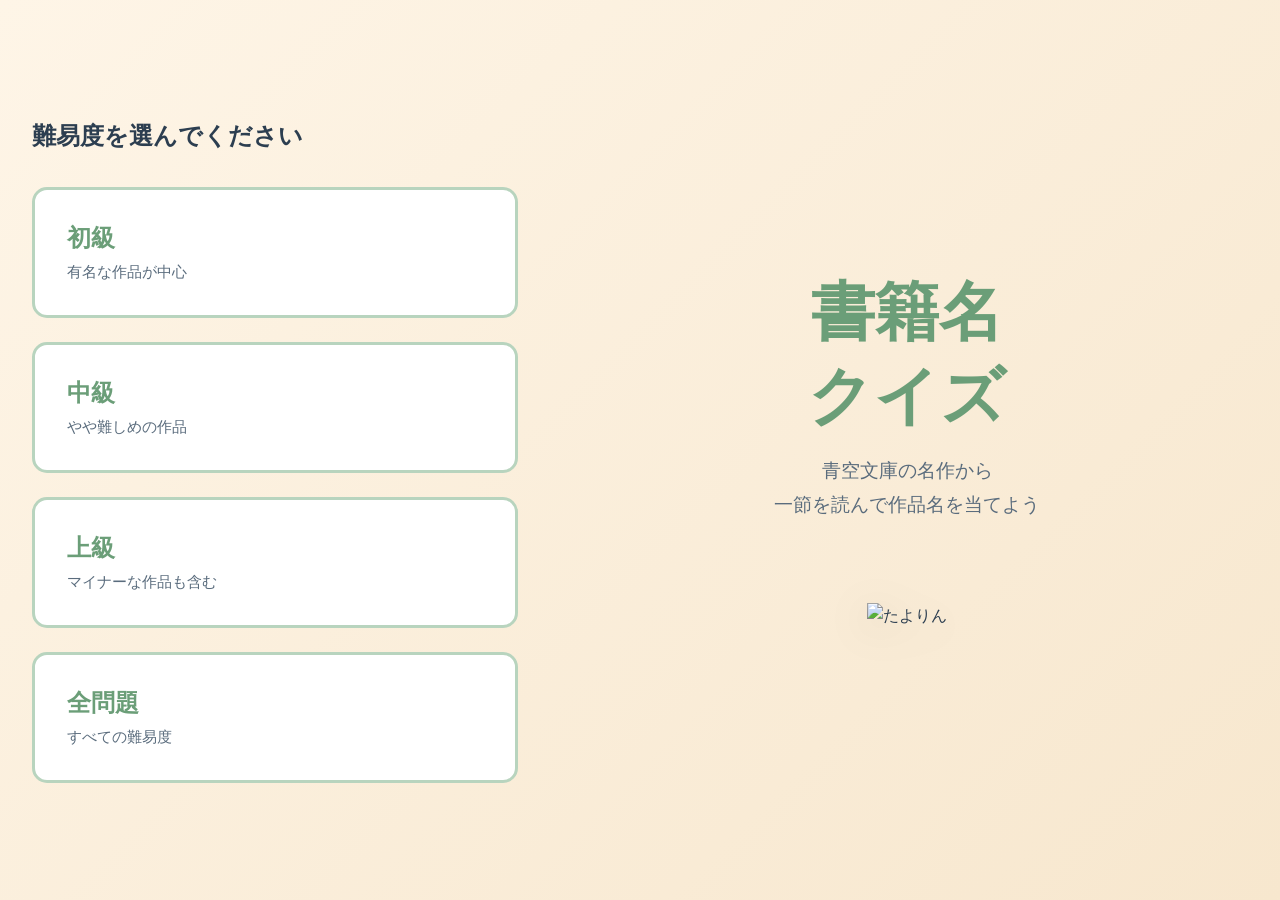
==== aozora-quiz/index.html @ e288021f "書籍名クイズのレイアウトを大幅改善" ====
<!DOCTYPE html>
<html lang="ja">

<head>
    <meta charset="UTF-8">
    <meta name="viewport" content="width=device-width, initial-scale=1.0">
    <title>書籍名クイズ - 青空文庫</title>
    <meta name="description" content="青空文庫の名作から、一節を読んで作品名を当てるクイズです。">
    <link rel="stylesheet" href="style.css">
</head>

<body>
    <!-- スタート画面 -->
    <div id="startScreen" class="screen active">
        <div class="start-container">
            <!-- 左側：難易度選択 -->
            <div class="difficulty-section">
                <h2 class="difficulty-heading">難易度を選んでください</h2>
                <div class="difficulty-buttons-vertical">
                    <button class="difficulty-btn" data-difficulty="easy">
                        <span class="difficulty-label">初級</span>
                        <span class="difficulty-desc">有名な作品が中心</span>
                    </button>
                    <button class="difficulty-btn" data-difficulty="medium">
                        <span class="difficulty-label">中級</span>
                        <span class="difficulty-desc">やや難しめの作品</span>
                    </button>
                    <button class="difficulty-btn" data-difficulty="hard">
                        <span class="difficulty-label">上級</span>
                        <span class="difficulty-desc">マイナーな作品も含む</span>
                    </button>
                    <button class="difficulty-btn" data-difficulty="all">
                        <span class="difficulty-label">全問題</span>
                        <span class="difficulty-desc">すべての難易度</span>
                    </button>
                </div>
            </div>

            <!-- 右側：タイトルとたよりん -->
            <div class="title-section">
                <h1 class="quiz-title">書籍名<br>クイズ</h1>
                <p class="quiz-subtitle">青空文庫の名作から<br>一節を読んで作品名を当てよう</p>
                <div class="tayorin-container">
                    <img src="tayorin_nobackground_.png" alt="たよりん" class="tayorin-image">
                </div>
            </div>
        </div>
    </div>

    <!-- クイズ画面 -->
    <div id="quizScreen" class="screen">
        <div class="container">
            <!-- 進捗表示 -->
            <div class="progress-bar">
                <div class="progress-fill" id="progressFill"></div>
                <div class="progress-text" id="progressText">問題 1 / 10</div>
            </div>

            <!-- スコア表示 -->
            <div class="score-display">
                <span id="scoreText">正解数: 0</span>
            </div>

            <!-- 問題表示エリア -->
            <div class="question-card" id="questionCard">
                <div class="excerpt-box" id="excerptBox">
                    <p id="excerptText"></p>
                </div>

                <div class="action-buttons">
                    <button id="moreBtn" class="more-btn">もっと読む</button>
                    <button id="hintBtn" class="hint-btn" style="display: none;">ヒント（著者名）</button>
                </div>

                <div id="hintDisplay" class="hint-display" style="display: none;">
                    <p><strong>著者:</strong> <span id="authorHint"></span></p>
                </div>

                <!-- フィードバックオーバーレイ -->
                <div id="feedbackOverlay" class="feedback-overlay">
                    <div id="feedback" class="feedback"></div>
                    <button id="nextBtn" class="next-btn">次の問題へ</button>
                </div>
            </div>

            <!-- 選択肢 -->
            <div class="choices" id="choicesContainer"></div>
        </div>
    </div>

    <!-- 結果画面 -->
    <div id="resultScreen" class="screen">
        <div class="container">
            <h1 class="result-title">クイズ結果</h1>

            <div class="result-card">
                <div class="result-score">
                    <p class="score-label">正解数</p>
                    <p class="score-number"><span id="finalScore">0</span> / 10</p>
                </div>

                <div class="result-message" id="resultMessage"></div>

                <div class="result-details" id="resultDetails"></div>
            </div>

            <div class="result-actions">
                <button id="retryBtn" class="retry-btn">もう一度挑戦</button>
                <a href="../index.html" class="back-link">← トップページに戻る</a>
            </div>
        </div>
    </div>

    <!-- ローディング -->
    <div id="loadingScreen" class="loading-screen">
        <div class="spinner"></div>
        <p>問題を読み込み中...</p>
    </div>

    <script src="questions-data.js"></script>
    <script src="quiz.js"></script>
</body>

</html>
---- aozora-quiz/style.css ----
/* ============================================
   カラーパレット（栞のたより準拠）
   ============================================ */
:root {
    --primary-green: #6b9e78;
    --light-green: #b8d4be;
    --sky-blue: #a8d8ea;
    --cream: #fef5e7;
    --warm-beige: #f7e7ce;
    --white: #ffffff;
    --text-dark: #2c3e50;
    --text-medium: #5a6c7d;
    --soft-shadow: rgba(0, 0, 0, 0.08);
    --font-main: 'Hiragino Kaku Gothic ProN', 'Hiragino Sans', 'Meiryo', sans-serif;
    --font-title: 'YuMincho', 'Yu Mincho', serif;
}

/* ============================================
   全体設定
   ============================================ */
* {
    margin: 0;
    padding: 0;
    box-sizing: border-box;
}

body {
    font-family: var(--font-main);
    background: linear-gradient(135deg, var(--cream) 0%, var(--warm-beige) 100%);
    min-height: 100vh;
    color: var(--text-dark);
    line-height: 1.6;
}

.container {
    max-width: 900px;
    margin: 0 auto;
    padding: 2rem 1.5rem;
}

/* ============================================
   画面切り替え
   ============================================ */
.screen {
    display: none;
    min-height: 100vh;
}

.screen.active {
    display: block;
}

/* ============================================
   スタート画面（新デザイン）
   ============================================ */
.start-container {
    display: flex;
    min-height: 100vh;
    padding: 2rem;
    gap: 3rem;
}

/* 左側：難易度選択 */
.difficulty-section {
    flex: 0 0 40%;
    display: flex;
    flex-direction: column;
    justify-content: center;
}

.difficulty-heading {
    font-size: 1.5rem;
    color: var(--text-dark);
    margin-bottom: 2rem;
    font-family: var(--font-title);
}

.difficulty-buttons-vertical {
    display: flex;
    flex-direction: column;
    gap: 1.5rem;
}

.difficulty-btn {
    background-color: var(--white);
    border: 3px solid var(--light-green);
    padding: 2rem 2rem;
    border-radius: 15px;
    cursor: pointer;
    transition: all 0.3s ease;
    display: flex;
    flex-direction: column;
    align-items: flex-start;
    gap: 0.5rem;
    text-align: left;
}

.difficulty-btn:hover {
    background-color: var(--light-green);
    border-color: var(--primary-green);
    transform: translateX(10px);
    box-shadow: 0 8px 20px rgba(107, 158, 120, 0.3);
}

.difficulty-label {
    font-size: 1.5rem;
    font-weight: 700;
    color: var(--primary-green);
}

.difficulty-desc {
    font-size: 0.95rem;
    color: var(--text-medium);
}

/* 右側：タイトルとたよりん */
.title-section {
    flex: 1;
    display: flex;
    flex-direction: column;
    justify-content: center;
    align-items: center;
    position: relative;
}

.quiz-title {
    font-family: var(--font-title);
    font-size: 4rem;
    color: var(--primary-green);
    text-align: center;
    margin-bottom: 1rem;
    line-height: 1.3;
}

.quiz-subtitle {
    text-align: center;
    font-size: 1.2rem;
    color: var(--text-medium);
    margin-bottom: 3rem;
    line-height: 1.8;
}

.tayorin-container {
    margin-top: 2rem;
}

.tayorin-image {
    max-width: 250px;
    width: 100%;
    height: auto;
    animation: floatTayorin 3s ease-in-out infinite;
    filter: drop-shadow(0 8px 20px rgba(0, 0, 0, 0.15));
}

@keyframes floatTayorin {
    0%, 100% {
        transform: translateY(0);
    }
    50% {
        transform: translateY(-20px);
    }
}

/* ============================================
   クイズ画面
   ============================================ */
.progress-bar {
    background-color: var(--white);
    border-radius: 20px;
    padding: 1rem;
    margin-bottom: 2rem;
    position: relative;
    box-shadow: 0 4px 15px var(--soft-shadow);
}

.progress-fill {
    height: 8px;
    background: linear-gradient(90deg, var(--light-green), var(--primary-green));
    border-radius: 10px;
    transition: width 0.5s ease;
    width: 10%;
}

.progress-text {
    text-align: center;
    margin-top: 0.5rem;
    font-weight: 600;
    color: var(--text-dark);
}

.score-display {
    text-align: center;
    font-size: 1.2rem;
    font-weight: 700;
    color: var(--primary-green);
    margin-bottom: 2rem;
}

.question-card {
    background-color: var(--white);
    padding: 2.5rem;
    border-radius: 20px;
    box-shadow: 0 10px 40px var(--soft-shadow);
    margin-bottom: 2rem;
    position: relative;
}

.excerpt-box {
    background-color: var(--cream);
    padding: 2rem;
    border-radius: 15px;
    border-left: 5px solid var(--primary-green);
    margin-bottom: 1.5rem;
    min-height: 150px;
}

.excerpt-box p {
    font-size: 1.1rem;
    line-height: 2;
    color: var(--text-dark);
    white-space: pre-wrap;
}

.action-buttons {
    display: flex;
    gap: 1rem;
    flex-wrap: wrap;
    justify-content: center;
}

.more-btn,
.hint-btn {
    padding: 0.8rem 2rem;
    border: none;
    border-radius: 30px;
    font-size: 1rem;
    font-weight: 600;
    cursor: pointer;
    transition: all 0.3s ease;
}

.more-btn {
    background-color: var(--primary-green);
    color: var(--white);
    box-shadow: 0 4px 15px rgba(107, 158, 120, 0.3);
}

.more-btn:hover {
    background-color: #5a8767;
    transform: translateY(-2px);
}

.more-btn:disabled {
    background-color: #ccc;
    cursor: not-allowed;
}

.hint-btn {
    background-color: var(--sky-blue);
    color: var(--text-dark);
    box-shadow: 0 4px 15px rgba(168, 216, 234, 0.3);
}

.hint-btn:hover {
    background-color: #8bc9e0;
    transform: translateY(-2px);
}

.hint-display {
    background-color: var(--warm-beige);
    padding: 1rem 1.5rem;
    border-radius: 10px;
    margin-top: 1.5rem;
    text-align: center;
}

.hint-display p {
    font-size: 1.1rem;
    color: var(--text-dark);
}

.hint-display strong {
    color: var(--primary-green);
}

/* フィードバックオーバーレイ（問題エリアに重ねる） */
.feedback-overlay {
    display: none;
    position: absolute;
    top: 0;
    left: 0;
    width: 100%;
    height: 100%;
    background-color: rgba(255, 255, 255, 0.98);
    border-radius: 20px;
    flex-direction: column;
    justify-content: center;
    align-items: center;
    gap: 2rem;
    padding: 3rem;
    animation: fadeInScale 0.5s ease-out;
}

.feedback-overlay.show {
    display: flex;
}

@keyframes fadeInScale {
    from {
        opacity: 0;
        transform: scale(0.9);
    }
    to {
        opacity: 1;
        transform: scale(1);
    }
}

.feedback {
    text-align: center;
    font-size: 1.3rem;
    padding: 2rem;
    border-radius: 15px;
    width: 100%;
}

.feedback.correct {
    background-color: #d4edda;
    color: #155724;
    border: 2px solid #28a745;
}

.feedback.incorrect {
    background-color: #f8d7da;
    color: #721c24;
    border: 2px solid #dc3545;
}

.feedback p {
    margin-bottom: 0.8rem;
    line-height: 1.6;
}

.next-btn {
    background-color: var(--primary-green);
    color: var(--white);
    padding: 1.2rem 3rem;
    border: none;
    border-radius: 30px;
    font-size: 1.1rem;
    font-weight: 700;
    cursor: pointer;
    transition: all 0.3s ease;
    box-shadow: 0 4px 15px rgba(107, 158, 120, 0.3);
}

.next-btn:hover {
    background-color: #5a8767;
    transform: translateY(-2px);
}

/* 選択肢 */
.choices {
    display: grid;
    grid-template-columns: repeat(auto-fit, minmax(250px, 1fr));
    gap: 1rem;
    margin-bottom: 2rem;
}

.choice-btn {
    background-color: var(--white);
    border: 3px solid var(--light-green);
    padding: 1.5rem;
    border-radius: 15px;
    cursor: pointer;
    font-size: 1.1rem;
    font-weight: 600;
    color: var(--text-dark);
    transition: all 0.3s ease;
    text-align: center;
}

.choice-btn:hover:not(.correct):not(.incorrect):not(:disabled) {
    background-color: var(--light-green);
    border-color: var(--primary-green);
    transform: translateY(-3px);
}

.choice-btn.correct {
    background-color: #d4edda;
    border-color: #28a745;
    color: #155724;
}

.choice-btn.incorrect {
    background-color: #f8d7da;
    border-color: #dc3545;
    color: #721c24;
}

.choice-btn:disabled {
    cursor: not-allowed;
}

/* ============================================
   結果画面
   ============================================ */
.result-title {
    font-family: var(--font-title);
    font-size: 2.5rem;
    color: var(--primary-green);
    text-align: center;
    margin-bottom: 2rem;
}

.result-card {
    background-color: var(--white);
    padding: 3rem;
    border-radius: 20px;
    box-shadow: 0 10px 40px var(--soft-shadow);
    margin-bottom: 2rem;
}

.result-score {
    text-align: center;
    margin-bottom: 2rem;
}

.score-label {
    font-size: 1.2rem;
    color: var(--text-medium);
    margin-bottom: 0.5rem;
}

.score-number {
    font-size: 4rem;
    font-weight: 700;
    color: var(--primary-green);
}

.result-message {
    text-align: center;
    font-size: 1.5rem;
    font-weight: 600;
    color: var(--text-dark);
    margin-bottom: 2rem;
    padding: 1.5rem;
    background-color: var(--cream);
    border-radius: 15px;
}

.result-details {
    margin-top: 2rem;
}

.result-details h3 {
    font-size: 1.3rem;
    color: var(--primary-green);
    margin-bottom: 1rem;
}

.result-item {
    padding: 1rem;
    margin-bottom: 0.5rem;
    border-radius: 10px;
    background-color: var(--cream);
}

.result-item.correct {
    background-color: #d4edda;
}

.result-item.incorrect {
    background-color: #f8d7da;
}

.result-actions {
    text-align: center;
}

.retry-btn {
    background-color: var(--primary-green);
    color: var(--white);
    padding: 1.2rem 3rem;
    border: none;
    border-radius: 30px;
    font-size: 1.1rem;
    font-weight: 700;
    cursor: pointer;
    transition: all 0.3s ease;
    box-shadow: 0 4px 15px rgba(107, 158, 120, 0.3);
    margin-bottom: 1rem;
}

.retry-btn:hover {
    background-color: #5a8767;
    transform: translateY(-2px);
}

.back-link {
    display: inline-block;
    margin-top: 1rem;
    color: var(--text-medium);
    text-decoration: none;
    font-size: 1rem;
    transition: color 0.3s ease;
}

.back-link:hover {
    color: var(--primary-green);
    text-decoration: underline;
}

/* ============================================
   ローディング画面
   ============================================ */
.loading-screen {
    display: none;
    position: fixed;
    top: 0;
    left: 0;
    width: 100%;
    height: 100%;
    background-color: rgba(255, 255, 255, 0.95);
    z-index: 9999;
    justify-content: center;
    align-items: center;
    flex-direction: column;
}

.loading-screen.active {
    display: flex;
}

.spinner {
    width: 50px;
    height: 50px;
    border: 5px solid var(--light-green);
    border-top-color: var(--primary-green);
    border-radius: 50%;
    animation: spin 1s linear infinite;
    margin-bottom: 1rem;
}

@keyframes spin {
    to { transform: rotate(360deg); }
}

.loading-screen p {
    font-size: 1.2rem;
    color: var(--text-dark);
}

/* ============================================
   レスポンシブ対応
   ============================================ */
@media (max-width: 968px) {
    .start-container {
        flex-direction: column;
        gap: 2rem;
    }

    .difficulty-section {
        flex: none;
    }

    .quiz-title {
        font-size: 3rem;
    }

    .tayorin-image {
        max-width: 200px;
    }
}

@media (max-width: 768px) {
    .quiz-title {
        font-size: 2.5rem;
    }

    .difficulty-buttons-vertical {
        gap: 1rem;
    }

    .difficulty-btn {
        padding: 1.5rem;
    }

    .choices {
        grid-template-columns: 1fr;
    }

    .question-card {
        padding: 1.5rem;
    }

    .result-card {
        padding: 2rem 1.5rem;
    }

    .score-number {
        font-size: 3rem;
    }

    .tayorin-image {
        max-width: 150px;
    }
}
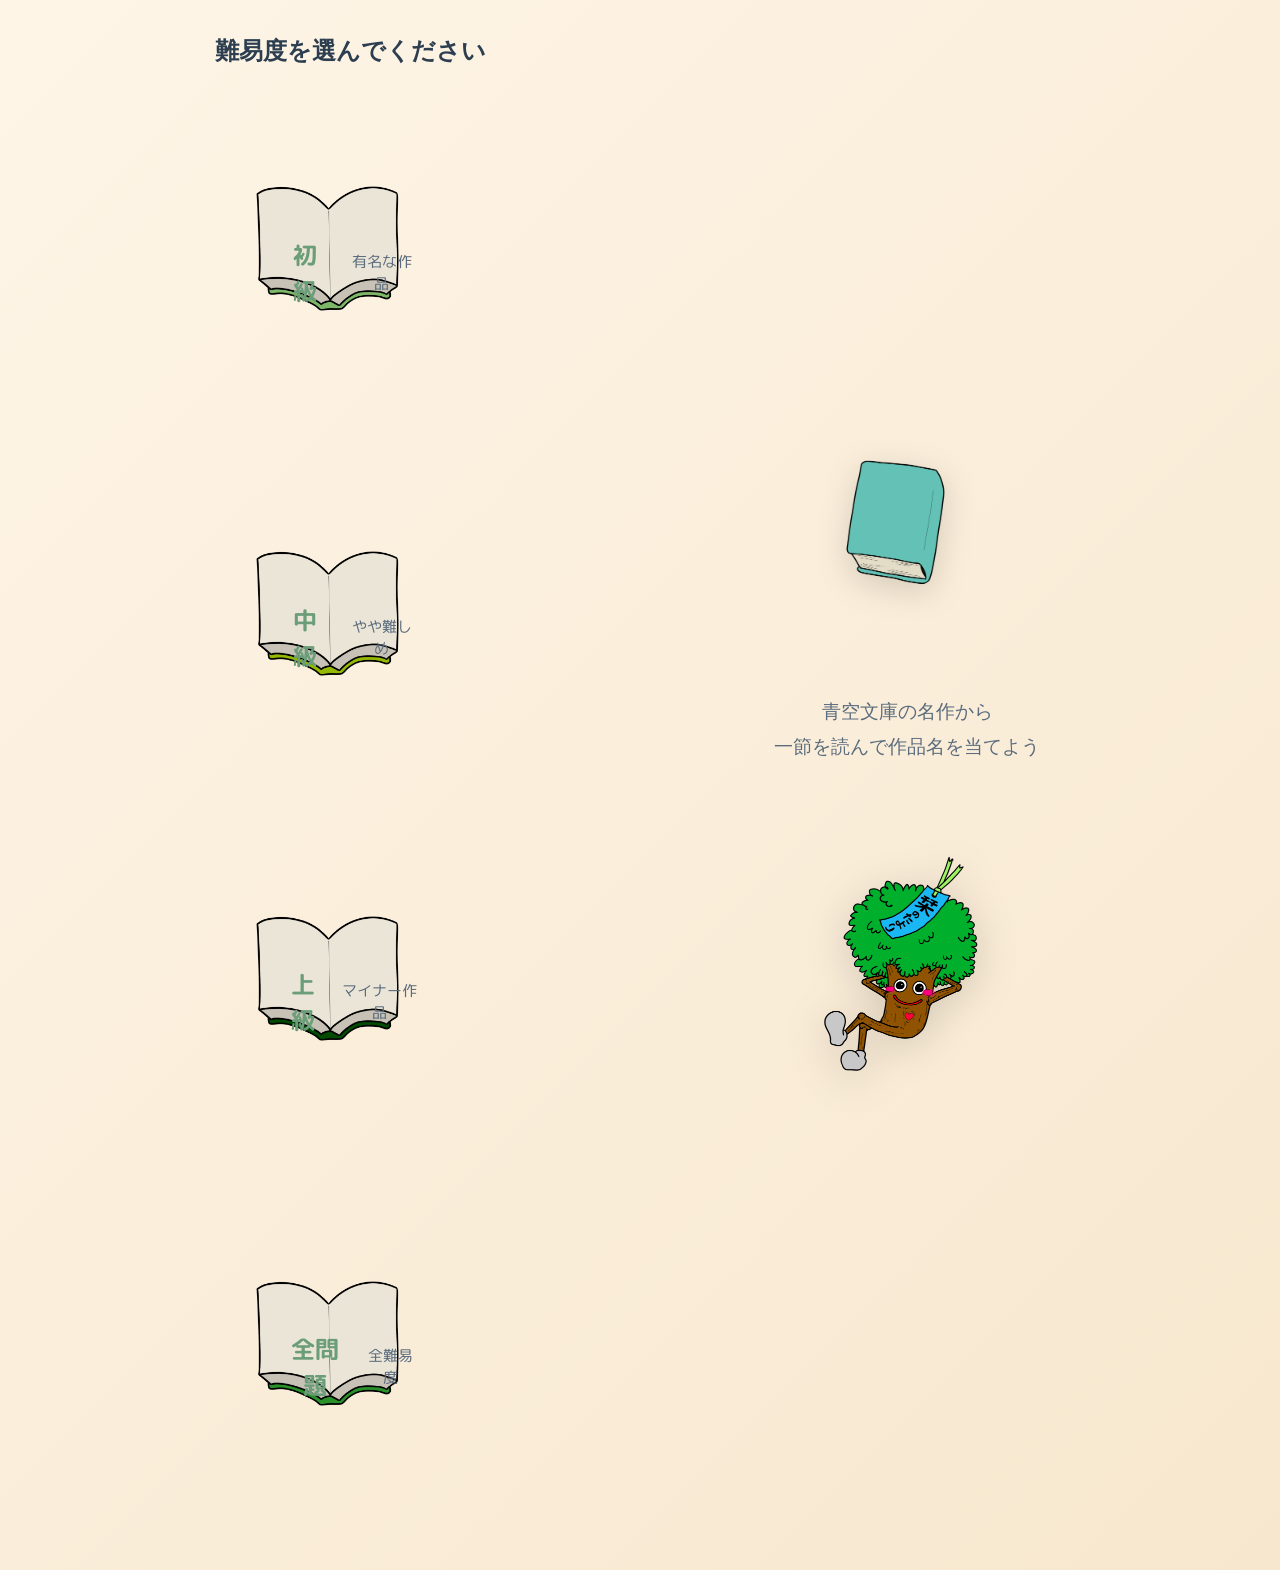
==== commit 4c8153ac: "実際の画像ファイル名に修正" ====
--- a/aozora-quiz/index.html
+++ b/aozora-quiz/index.html
@@ -6,6 +6,9 @@
     <meta name="viewport" content="width=device-width, initial-scale=1.0">
     <title>書籍名クイズ - 青空文庫</title>
     <meta name="description" content="青空文庫の名作から、一節を読んで作品名を当てるクイズです。">
+    <link rel="preconnect" href="https://fonts.googleapis.com">
+    <link rel="preconnect" href="https://fonts.gstatic.com" crossorigin>
+    <link href="https://fonts.googleapis.com/css2?family=M+PLUS+Rounded+1c:wght@400;700&display=swap" rel="stylesheet">
     <link rel="stylesheet" href="style.css">
 </head>
 
@@ -18,27 +21,54 @@
                 <h2 class="difficulty-heading">難易度を選んでください</h2>
                 <div class="difficulty-buttons-vertical">
                     <button class="difficulty-btn" data-difficulty="easy">
-                        <span class="difficulty-label">初級</span>
-                        <span class="difficulty-desc">有名な作品が中心</span>
+                        <div class="book-button-wrapper">
+                            <img src="初級用.png" alt="" class="book-bg-image">
+                            <div class="book-text-overlay">
+                                <span class="difficulty-label">初級</span>
+                                <span class="difficulty-desc">有名な作品</span>
+                            </div>
+                        </div>
                     </button>
+                    
                     <button class="difficulty-btn" data-difficulty="medium">
-                        <span class="difficulty-label">中級</span>
-                        <span class="difficulty-desc">やや難しめの作品</span>
+                        <div class="book-button-wrapper">
+                            <img src="中級用.png" alt="" class="book-bg-image">
+                            <div class="book-text-overlay">
+                                <span class="difficulty-label">中級</span>
+                                <span class="difficulty-desc">やや難しめ</span>
+                            </div>
+                        </div>
                     </button>
+                    
                     <button class="difficulty-btn" data-difficulty="hard">
-                        <span class="difficulty-label">上級</span>
-                        <span class="difficulty-desc">マイナーな作品も含む</span>
+                        <div class="book-button-wrapper">
+                            <img src="上級用.png" alt="" class="book-bg-image">
+                            <div class="book-text-overlay">
+                                <span class="difficulty-label">上級</span>
+                                <span class="difficulty-desc">マイナー作品</span>
+                            </div>
+                        </div>
                     </button>
+                    
                     <button class="difficulty-btn" data-difficulty="all">
-                        <span class="difficulty-label">全問題</span>
-                        <span class="difficulty-desc">すべての難易度</span>
+                        <div class="book-button-wrapper">
+                            <img src="全体用.png" alt="" class="book-bg-image">
+                            <div class="book-text-overlay">
+                                <span class="difficulty-label">全問題</span>
+                                <span class="difficulty-desc">全難易度</span>
+                            </div>
+                        </div>
                     </button>
                 </div>
             </div>
 
             <!-- 右側：タイトルとたよりん -->
             <div class="title-section">
-                <h1 class="quiz-title">書籍名<br>クイズ</h1>
+                <!-- タイトル画像 -->
+                <div class="book-title-container">
+                    <img src="タイトル用.png" alt="書籍名クイズ" class="title-book-image">
+                </div>
+                
                 <p class="quiz-subtitle">青空文庫の名作から<br>一節を読んで作品名を当てよう</p>
                 <div class="tayorin-container">
                     <img src="tayorin_nobackground_.png" alt="たよりん" class="tayorin-image">
--- a/aozora-quiz/style.css
+++ b/aozora-quiz/style.css
@@ -66,6 +66,8 @@
     display: flex;
     flex-direction: column;
     justify-content: center;
+    align-items: flex-end;
+    padding-right: 2rem;
 }
 
 .difficulty-heading {
@@ -73,33 +75,87 @@
     color: var(--text-dark);
     margin-bottom: 2rem;
     font-family: var(--font-title);
+    text-align: right;
 }
 
 .difficulty-buttons-vertical {
     display: flex;
     flex-direction: column;
     gap: 1.5rem;
+    width: 60%;
+    min-width: 200px;
 }
 
 .difficulty-btn {
-    background-color: var(--white);
-    border: 3px solid var(--light-green);
-    padding: 2rem 2rem;
-    border-radius: 15px;
+    background: transparent;
+    border: none;
+    padding: 0;
     cursor: pointer;
     transition: all 0.3s ease;
-    display: flex;
-    flex-direction: column;
-    align-items: flex-start;
-    gap: 0.5rem;
-    text-align: left;
-}
-
-.difficulty-btn:hover {
-    background-color: var(--light-green);
-    border-color: var(--primary-green);
-    transform: translateX(10px);
-    box-shadow: 0 8px 20px rgba(107, 158, 120, 0.3);
+}
+
+.book-button-wrapper {
+    position: relative;
+    width: 100%;
+    height: auto;
+}
+
+.book-bg-image {
+    width: 100%;
+    height: auto;
+    display: block;
+    transition: all 0.3s ease;
+}
+
+.book-text-overlay {
+    position: absolute;
+    top: 50%;
+    left: 50%;
+    transform: translate(-50%, -50%);
+    display: flex;
+    align-items: center;
+    gap: 1rem;
+    pointer-events: none;
+}
+
+.difficulty-label {
+    font-family: 'M PLUS Rounded 1c', sans-serif;
+    font-size: 1.8rem;
+    font-weight: 700;
+    color: #2c3e50;
+}
+
+.difficulty-desc {
+    font-family: 'M PLUS Rounded 1c', sans-serif;
+    font-size: 1rem;
+    color: #5a6c7d;
+}
+
+.difficulty-btn:hover .book-bg-image {
+    transform: translateX(10px) scale(1.05);
+    filter: brightness(1.1);
+}
+
+/* タイトル部分の本 */
+.book-title-container {
+    margin-bottom: 2rem;
+}
+
+.title-book-image {
+    max-width: 200px;
+    width: 100%;
+    height: auto;
+    filter: drop-shadow(0 8px 16px rgba(0, 0, 0, 0.15));
+    animation: floatBook 3s ease-in-out infinite;
+}
+
+@keyframes floatBook {
+    0%, 100% {
+        transform: translateY(0);
+    }
+    50% {
+        transform: translateY(-15px);
+    }
 }
 
 .difficulty-label {
@@ -121,15 +177,6 @@
     justify-content: center;
     align-items: center;
     position: relative;
-}
-
-.quiz-title {
-    font-family: var(--font-title);
-    font-size: 4rem;
-    color: var(--primary-green);
-    text-align: center;
-    margin-bottom: 1rem;
-    line-height: 1.3;
 }
 
 .quiz-subtitle {
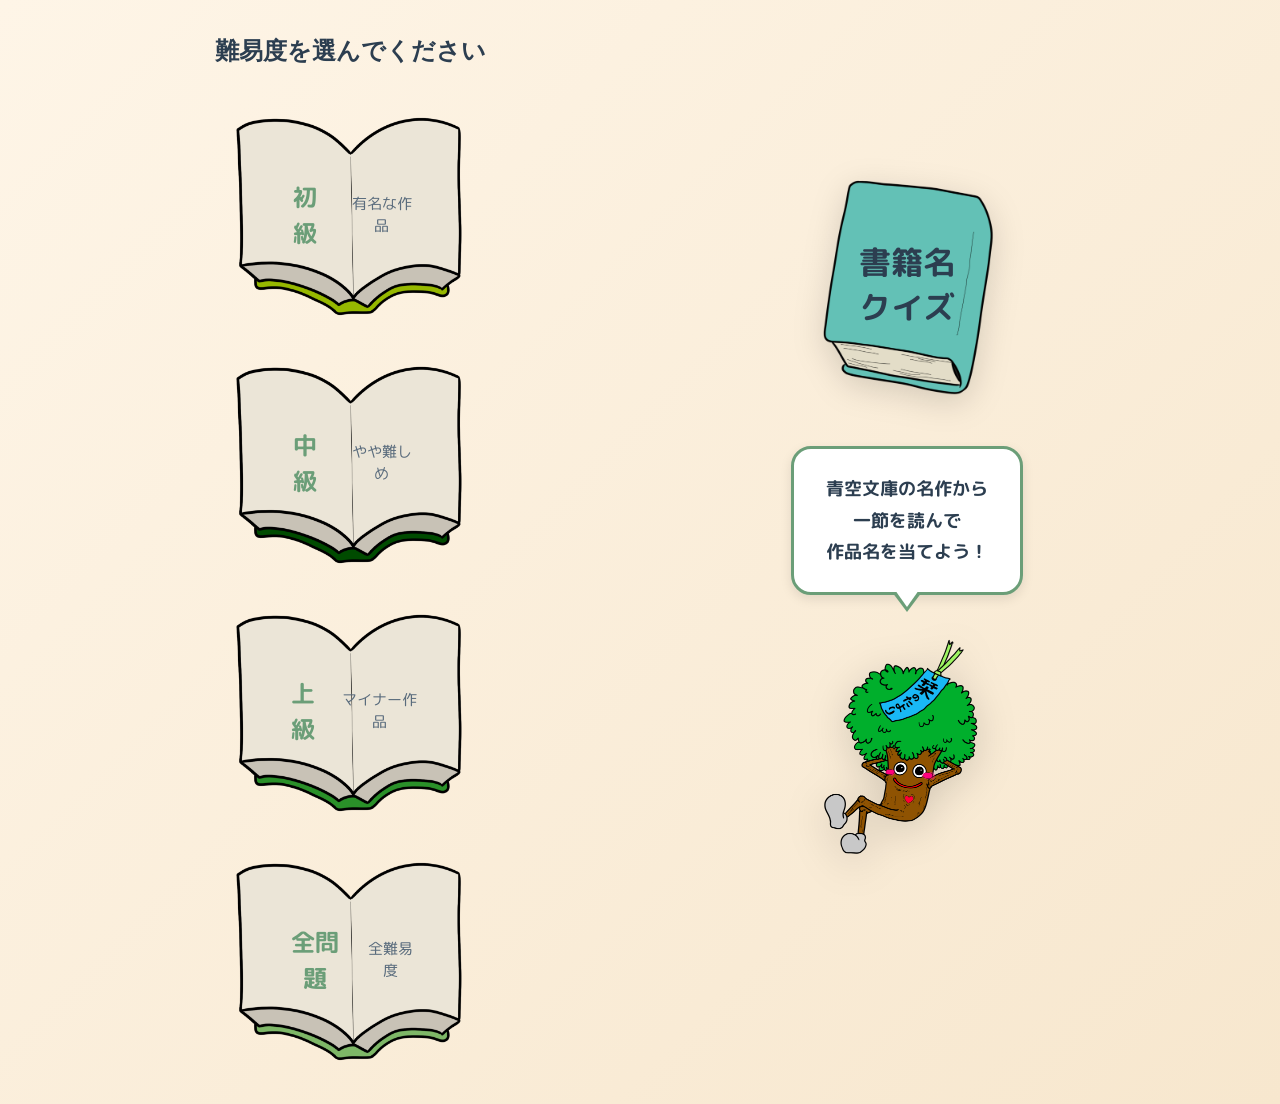
==== commit 0fc25ac4: "タイトルを横書きに変更、吹き出しでたよりんが話す形に" ====
--- a/aozora-quiz/index.html
+++ b/aozora-quiz/index.html
@@ -66,12 +66,21 @@
             <div class="title-section">
                 <!-- タイトル画像 -->
                 <div class="book-title-container">
-                    <img src="タイトル用.png" alt="書籍名クイズ" class="title-book-image">
+                    <img src="タイトル用.png" alt="" class="title-book-image">
+                    <div class="title-text-overlay">
+                        <div class="title-line">書籍名</div>
+                        <div class="title-line">クイズ</div>
+                    </div>
                 </div>
                 
-                <p class="quiz-subtitle">青空文庫の名作から<br>一節を読んで作品名を当てよう</p>
-                <div class="tayorin-container">
-                    <img src="tayorin_nobackground_.png" alt="たよりん" class="tayorin-image">
+                <!-- たよりんと吹き出し -->
+                <div class="tayorin-speech-container">
+                    <div class="speech-bubble">
+                        <p>青空文庫の名作から<br>一節を読んで<br>作品名を当てよう！</p>
+                    </div>
+                    <div class="tayorin-container">
+                        <img src="tayorin_nobackground_.png" alt="たよりん" class="tayorin-image">
+                    </div>
                 </div>
             </div>
         </div>
--- a/aozora-quiz/style.css
+++ b/aozora-quiz/style.css
@@ -139,6 +139,7 @@
 /* タイトル部分の本 */
 .book-title-container {
     margin-bottom: 2rem;
+    position: relative;
 }
 
 .title-book-image {
@@ -149,6 +150,78 @@
     animation: floatBook 3s ease-in-out infinite;
 }
 
+.title-text-overlay {
+    position: absolute;
+    top: 50%;
+    left: 50%;
+    transform: translate(-50%, -50%);
+    text-align: center;
+    pointer-events: none;
+}
+
+.title-line {
+    font-family: 'M PLUS Rounded 1c', sans-serif;
+    font-size: 2rem;
+    font-weight: 700;
+    color: #2c3e50;
+    line-height: 1.4;
+}
+
+/* たよりんと吹き出し */
+.tayorin-speech-container {
+    display: flex;
+    flex-direction: column;
+    align-items: center;
+    gap: 1rem;
+}
+
+.speech-bubble {
+    position: relative;
+    background-color: var(--white);
+    border: 3px solid var(--primary-green);
+    border-radius: 20px;
+    padding: 1.5rem 2rem;
+    max-width: 350px;
+    box-shadow: 0 4px 12px rgba(0, 0, 0, 0.1);
+}
+
+.speech-bubble::after {
+    content: '';
+    position: absolute;
+    bottom: -20px;
+    left: 50%;
+    transform: translateX(-50%);
+    width: 0;
+    height: 0;
+    border-left: 15px solid transparent;
+    border-right: 15px solid transparent;
+    border-top: 20px solid var(--primary-green);
+}
+
+.speech-bubble::before {
+    content: '';
+    position: absolute;
+    bottom: -15px;
+    left: 50%;
+    transform: translateX(-50%);
+    width: 0;
+    height: 0;
+    border-left: 12px solid transparent;
+    border-right: 12px solid transparent;
+    border-top: 17px solid var(--white);
+    z-index: 1;
+}
+
+.speech-bubble p {
+    font-family: 'M PLUS Rounded 1c', sans-serif;
+    font-size: 1.1rem;
+    font-weight: 700;
+    color: var(--text-dark);
+    line-height: 1.8;
+    margin: 0;
+    text-align: center;
+}
+
 @keyframes floatBook {
     0%, 100% {
         transform: translateY(0);
@@ -179,16 +252,8 @@
     position: relative;
 }
 
-.quiz-subtitle {
-    text-align: center;
-    font-size: 1.2rem;
-    color: var(--text-medium);
-    margin-bottom: 3rem;
-    line-height: 1.8;
-}
-
 .tayorin-container {
-    margin-top: 2rem;
+    margin-top: 1rem;
 }
 
 .tayorin-image {
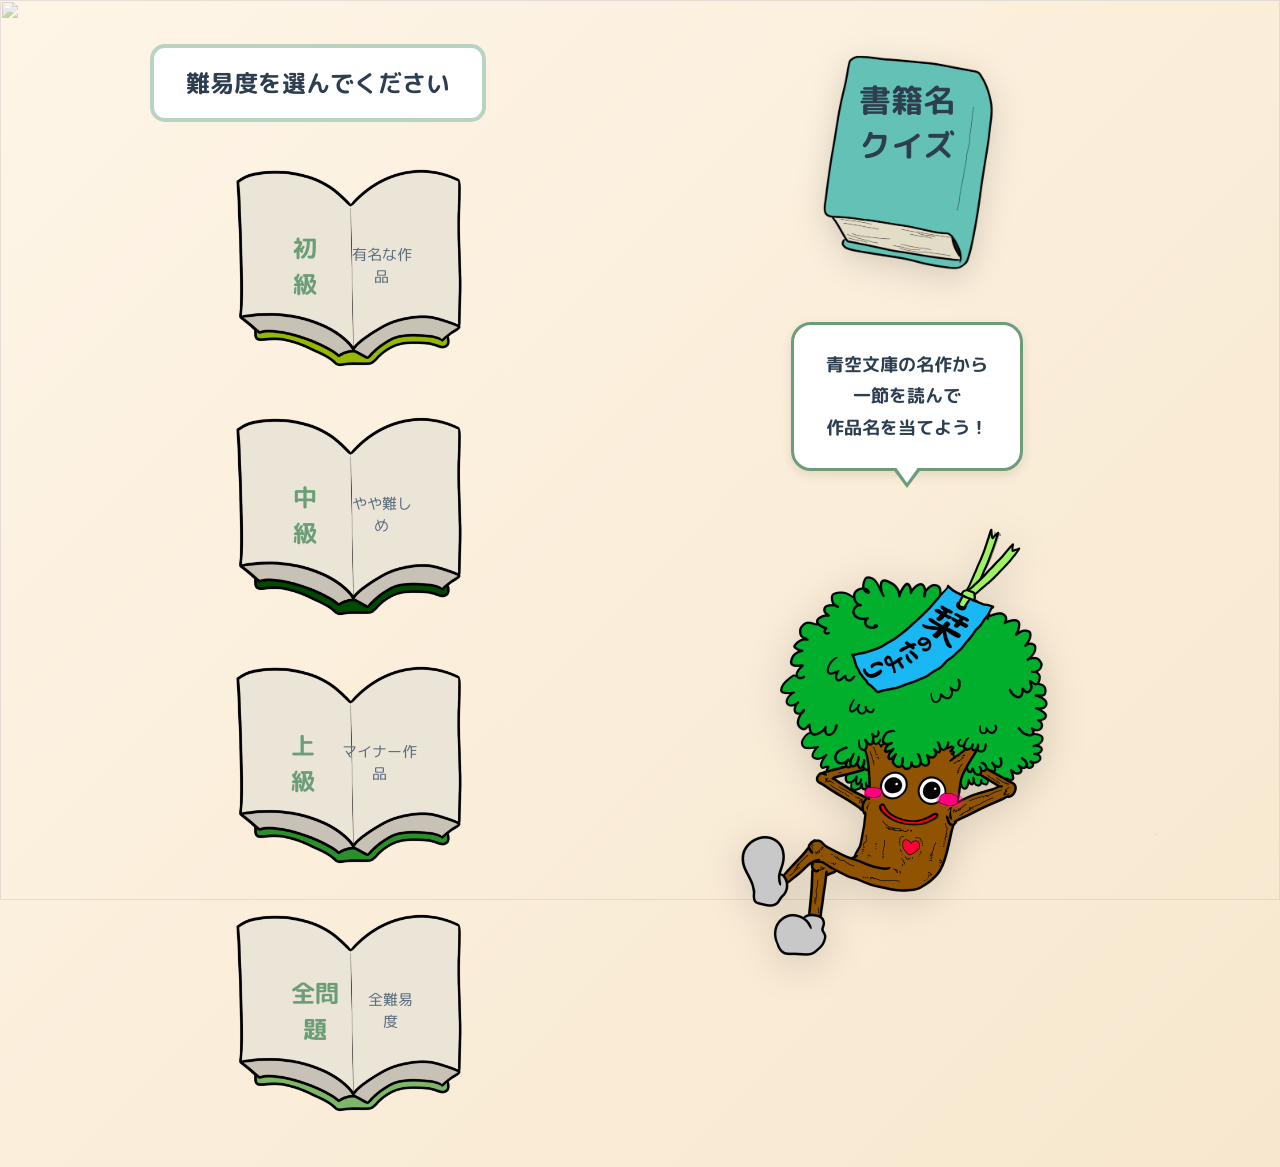
==== commit 3fb3dc79: "背景アニメーション追加、ボタン揺れ、たよりん拡大など" ====
--- a/aozora-quiz/index.html
+++ b/aozora-quiz/index.html
@@ -13,12 +13,17 @@
 </head>
 
 <body>
+    <!-- 背景アニメーション -->
+    <img src="背景動画.apng" alt="" class="bg-animation">
+    
     <!-- スタート画面 -->
     <div id="startScreen" class="screen active">
         <div class="start-container">
             <!-- 左側：難易度選択 -->
             <div class="difficulty-section">
-                <h2 class="difficulty-heading">難易度を選んでください</h2>
+                <div class="difficulty-heading-box">
+                    <h2 class="difficulty-heading">難易度を選んでください</h2>
+                </div>
                 <div class="difficulty-buttons-vertical">
                     <button class="difficulty-btn" data-difficulty="easy">
                         <div class="book-button-wrapper">
--- a/aozora-quiz/style.css
+++ b/aozora-quiz/style.css
@@ -30,6 +30,21 @@
     min-height: 100vh;
     color: var(--text-dark);
     line-height: 1.6;
+    position: relative;
+    overflow-x: hidden;
+}
+
+/* 背景アニメーション */
+.bg-animation {
+    position: fixed;
+    top: 0;
+    left: 0;
+    width: 100%;
+    height: 100%;
+    object-fit: cover;
+    z-index: -1;
+    opacity: 0.4;
+    pointer-events: none;
 }
 
 .container {
@@ -70,12 +85,21 @@
     padding-right: 2rem;
 }
 
+.difficulty-heading-box {
+    background-color: var(--white);
+    border: 4px solid var(--light-green);
+    border-radius: 15px;
+    padding: 1rem 2rem;
+    margin-bottom: 2rem;
+}
+
 .difficulty-heading {
+    font-family: 'M PLUS Rounded 1c', sans-serif;
     font-size: 1.5rem;
-    color: var(--text-dark);
-    margin-bottom: 2rem;
-    font-family: var(--font-title);
+    font-weight: 700;
+    color: var(--text-dark);
     text-align: right;
+    margin: 0;
 }
 
 .difficulty-buttons-vertical {
@@ -105,6 +129,16 @@
     height: auto;
     display: block;
     transition: all 0.3s ease;
+    animation: floatButton 3s ease-in-out infinite;
+}
+
+@keyframes floatButton {
+    0%, 100% {
+        transform: translateY(0);
+    }
+    50% {
+        transform: translateY(-10px);
+    }
 }
 
 .book-text-overlay {
@@ -123,12 +157,14 @@
     font-size: 1.8rem;
     font-weight: 700;
     color: #2c3e50;
+    writing-mode: horizontal-tb;
 }
 
 .difficulty-desc {
     font-family: 'M PLUS Rounded 1c', sans-serif;
     font-size: 1rem;
     color: #5a6c7d;
+    writing-mode: horizontal-tb;
 }
 
 .difficulty-btn:hover .book-bg-image {
@@ -154,7 +190,7 @@
     position: absolute;
     top: 50%;
     left: 50%;
-    transform: translate(-50%, -50%);
+    transform: translate(-50%, calc(-50% - 38px));
     text-align: center;
     pointer-events: none;
 }
@@ -257,7 +293,7 @@
 }
 
 .tayorin-image {
-    max-width: 250px;
+    max-width: 500px;
     width: 100%;
     height: auto;
     animation: floatTayorin 3s ease-in-out infinite;
@@ -676,20 +712,12 @@
         flex: none;
     }
 
-    .quiz-title {
-        font-size: 3rem;
-    }
-
     .tayorin-image {
-        max-width: 200px;
+        max-width: 400px;
     }
 }
 
 @media (max-width: 768px) {
-    .quiz-title {
-        font-size: 2.5rem;
-    }
-
     .difficulty-buttons-vertical {
         gap: 1rem;
     }
@@ -715,6 +743,6 @@
     }
 
     .tayorin-image {
-        max-width: 150px;
-    }
-}
+        max-width: 300px;
+    }
+}
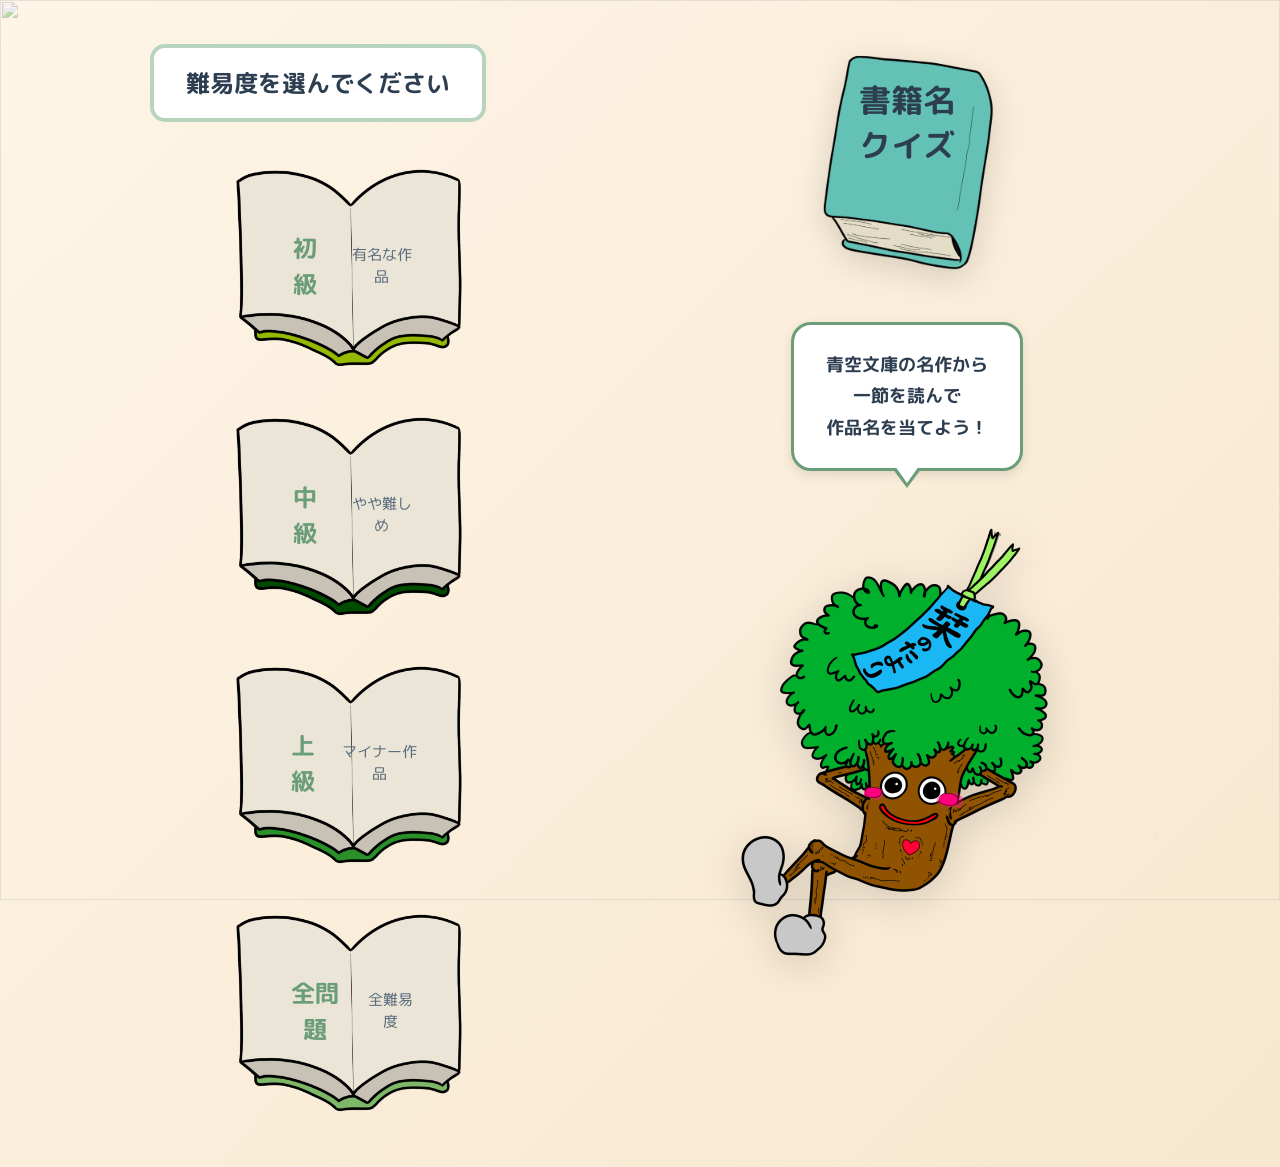
==== commit f1f9f8c2: "背景動画の拡張子を.pngに修正" ====
--- a/aozora-quiz/index.html
+++ b/aozora-quiz/index.html
@@ -14,7 +14,7 @@
 
 <body>
     <!-- 背景アニメーション -->
-    <img src="背景動画.apng" alt="" class="bg-animation">
+    <img src="背景動画.png" alt="" class="bg-animation">
     
     <!-- スタート画面 -->
     <div id="startScreen" class="screen active">
